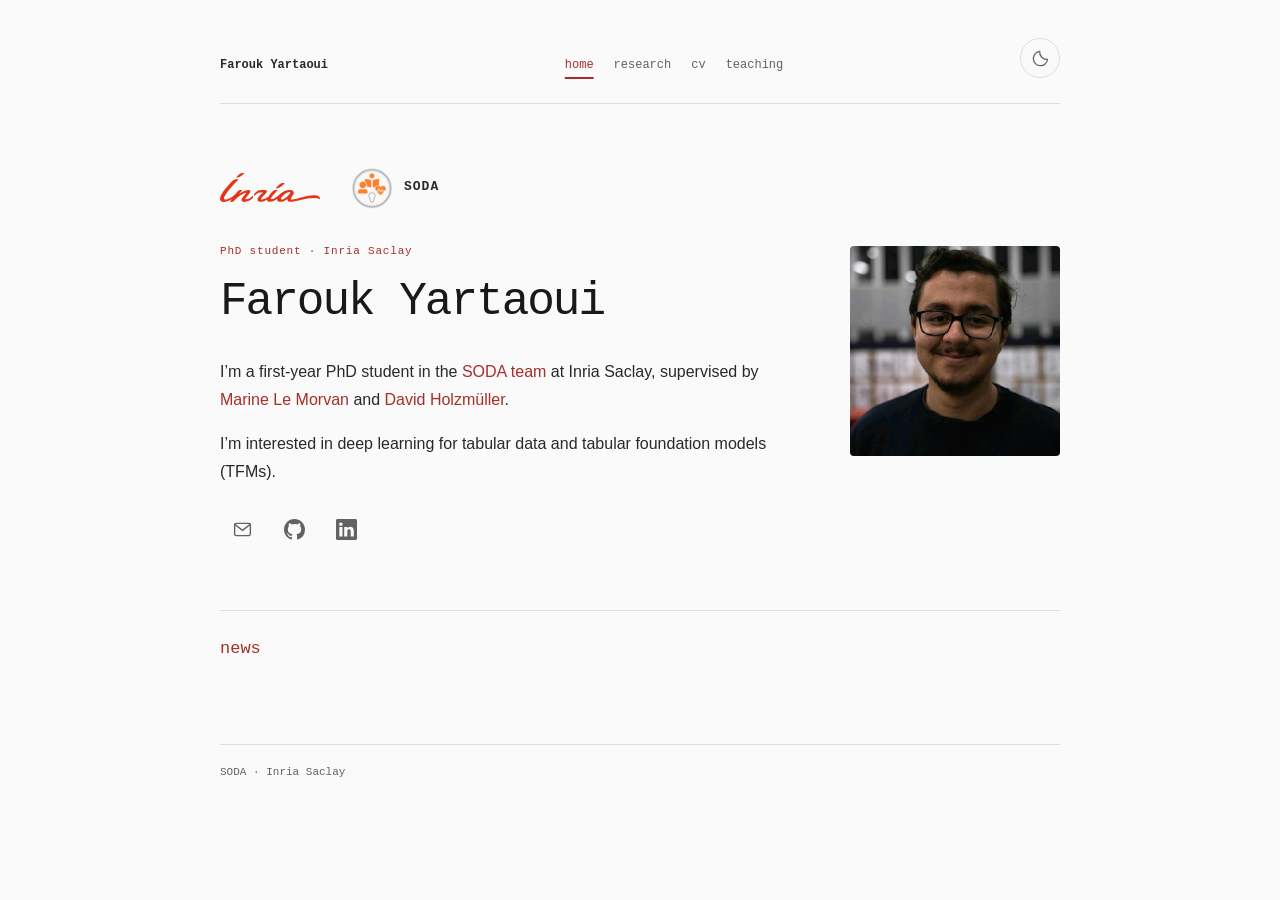
==== index.html @ b0360826 "Add personal academic website" ====
<!doctype html>
<html lang="en">
<head>
  <meta charset="utf-8">
  <meta name="viewport" content="width=device-width, initial-scale=1">
  <meta name="description" content="Farouk Yartaoui, first-year PhD student in the SODA team at Inria Saclay, interested in tabular foundation models.">
  <meta name="color-scheme" content="light dark">
  <title>Farouk Yartaoui — PhD student</title>
  <script src="./theme.js"></script>
  <link rel="stylesheet" href="./style.css">
</head>
<body class="home-page">
  <a class="skip-link" href="#main">Skip to content</a>
  <div class="page">
    <header>
      <a class="site-name" href="./index.html">Farouk Yartaoui</a>
      <nav aria-label="Main navigation"><a href="./index.html" aria-current="page">home</a> <a href="./research/index.html">research</a> <a href="./cv/index.html">cv</a> <a href="./teaching/index.html">teaching</a></nav>
      <button class="theme-toggle" type="button" aria-label="Switch color theme" hidden>
        <svg class="sun" viewBox="0 0 24 24" fill="none" stroke="currentColor" stroke-width="1.6" stroke-linecap="round" aria-hidden="true" focusable="false">
          <circle cx="12" cy="12" r="4"/>
          <path d="M12 2v2m0 16v2M2 12h2m16 0h2M5 5l1.5 1.5m11 11L19 19M5 19l1.5-1.5m11-11L19 5"/>
        </svg>
        <svg class="moon" viewBox="0 0 24 24" fill="none" stroke="currentColor" stroke-width="1.6" stroke-linecap="round" stroke-linejoin="round" aria-hidden="true" focusable="false">
          <path d="M20.9 13a9 9 0 0 1-9.9-9.9A9 9 0 1 0 20.9 13Z"/>
        </svg>
      </button>
    </header>
    <main id="main">
      <div class="affiliation-logos" aria-label="Research affiliations">
        <a href="https://www.inria.fr/" aria-label="Inria">
          <img class="inria-logo" src="assets/inria-logo.svg" alt="Inria" width="512" height="149">
        </a>
        <a href="https://team.inria.fr/soda/" class="soda-affiliation" aria-label="SODA team at Inria">
          <img class="soda-logo" src="assets/soda-logo.png" alt="" width="400" height="400">
          <span>SODA</span>
        </a>
      </div>
      <section class="intro" aria-label="About me">
        <div>
          <p class="eyebrow">PhD student · Inria Saclay</p>
          <h1>Farouk Yartaoui</h1>
          <p>I’m a first-year PhD student in the <a href="https://team.inria.fr/soda/">SODA team</a> at Inria Saclay, supervised by <a href="https://marinelm.github.io/">Marine Le Morvan</a> and <a href="https://dholzmueller.github.io/">David Holzmüller</a>.</p>
          <p>I’m interested in deep learning for tabular data and tabular foundation models (TFMs). </p>
          <div class="profile-links" aria-label="Contact and profiles">
            <a href="mailto:farouk.yartaoui@inria.fr" aria-label="Email Farouk Yartaoui" title="Email">
              <svg viewBox="0 0 24 24" aria-hidden="true" focusable="false" fill="none" stroke="currentColor" stroke-width="1.6" stroke-linecap="round" stroke-linejoin="round">
                <rect x="3" y="5" width="18" height="14" rx="2"/>
                <path d="m3 6 9 7 9-7"/>
              </svg>
            </a>
            <a href="https://github.com/Farouc" aria-label="GitHub" title="GitHub">
              <svg viewBox="0 0 16 16" aria-hidden="true" focusable="false" fill="currentColor">
                <path d="M8 0C3.58 0 0 3.58 0 8c0 3.54 2.29 6.53 5.47 7.59.4.07.55-.17.55-.38 0-.19-.01-.82-.01-1.49-2.01.37-2.53-.49-2.69-.94-.09-.23-.48-.94-.82-1.13-.28-.15-.68-.52-.01-.53.63-.01 1.08.58 1.23.82.72 1.21 1.87.87 2.33.66.07-.52.28-.87.51-1.07-1.78-.2-3.64-.89-3.64-3.95 0-.87.31-1.59.82-2.15-.08-.2-.36-1.02.08-2.12 0 0 .67-.21 2.2.82A7.65 7.65 0 0 1 8 3.86c.68 0 1.36.09 2 .27 1.53-1.04 2.2-.82 2.2-.82.44 1.1.16 1.92.08 2.12.51.56.82 1.27.82 2.15 0 3.07-1.87 3.75-3.65 3.95.29.25.54.73.54 1.48 0 1.07-.01 1.93-.01 2.2 0 .21.15.46.55.38A8.01 8.01 0 0 0 16 8c0-4.42-3.58-8-8-8"/>
              </svg>
            </a>
            <a href="https://linkedin.com/in/farouk-yartaoui" aria-label="LinkedIn" title="LinkedIn">
              <svg viewBox="0 0 16 16" aria-hidden="true" focusable="false" fill="currentColor">
                <path d="M0 1.146C0 .513.526 0 1.175 0h13.65C15.474 0 16 .513 16 1.146v13.708c0 .633-.526 1.146-1.175 1.146H1.175C.526 16 0 15.487 0 14.854zM4.943 13.394V6.169H2.542v7.225zM3.743 5.182c.837 0 1.358-.554 1.358-1.248-.015-.709-.521-1.248-1.342-1.248S2.4 3.226 2.4 3.934c0 .694.521 1.248 1.327 1.248zm4.908 8.212V9.359c0-.216.016-.432.08-.586.173-.431.568-.878 1.232-.878.869 0 1.216.662 1.216 1.633v3.866h2.401V9.25c0-2.22-1.184-3.252-2.764-3.252-1.274 0-1.845.7-2.165 1.193v-1.022H6.25c.03.678 0 7.225 0 7.225z"/>
              </svg>
            </a>
          </div>
        </div>
        <img class="portrait" src="photo.jpeg" alt="Farouk Yartaoui" width="800" height="800">
      </section>
      <section class="news" aria-labelledby="news-title">
        <h2 id="news-title">news</h2>
        <!-- Add news entries here when ready. -->
        <ul class="dated-list"></ul>
      </section>
    </main>
    <footer><a href="https://team.inria.fr/soda/">SODA · Inria Saclay</a></footer>
  </div>
</body>
</html>
---- style.css ----
:root {
  color-scheme: dark;
  --background: #191919;
  --ink: #e8e8e8;
  --muted: #adadad;
  --link: #ffa49c;
  --line: #383838;
  --surface: #232323;
  --link-hover: #ffd1cd;
  --accent-border: #505050;
  --heading: #fff;
  --selection: #65333c;
  --mono: "SFMono-Regular", Consolas, "Liberation Mono", monospace;
}
:root[data-theme="light"] {
  color-scheme: light;
  --background: #fafafa;
  --ink: #292929;
  --muted: #626262;
  --link: #a52f2a;
  --line: #dedede;
  --surface: #ededed;
  --link-hover: #78201c;
  --accent-border: #b8b8b8;
  --heading: #191919;
  --selection: #a52f2a;
}
* { box-sizing: border-box; }
body { margin: 0; background: var(--background); color: var(--ink); font: 16px/1.75 -apple-system, BlinkMacSystemFont, "Segoe UI", sans-serif; -webkit-font-smoothing: antialiased; }
::selection { background: var(--selection); color: #fff; }
.page { max-width: 920px; margin: 0 auto; padding: 38px 40px 24px; }
a { color: var(--link); text-decoration: none; text-underline-offset: 3px; }
a:hover { color: var(--link-hover); text-decoration: underline; }
a:focus-visible, button:focus-visible { outline: 2px solid var(--link); outline-offset: 4px; }
header { display: flex; flex-wrap: wrap; align-items: baseline; justify-content: space-between; gap: 12px 28px; padding-bottom: 22px; border-bottom: 1px solid var(--line); font-family: var(--mono); font-size: 12px; }
.site-name { color: var(--ink); font-weight: 600; }
nav { display: flex; flex-wrap: wrap; gap: 8px 20px; }
nav a { color: var(--muted); padding: 5px 0; }
nav a[aria-current="page"] { color: var(--link); text-decoration: underline; text-underline-offset: 9px; text-decoration-thickness: 2px; }
.theme-toggle { display: inline-flex; align-items: center; justify-content: center; flex-shrink: 0; width: 40px; height: 40px; padding: 0; border: 1px solid var(--line); border-radius: 50%; background: transparent; color: var(--muted); cursor: pointer; }
.theme-toggle[hidden] { display: none; }
.theme-toggle:hover { background: var(--surface); color: var(--ink); }
.theme-toggle svg { width: 19px; height: 19px; }
.theme-toggle .moon, :root[data-theme="light"] .theme-toggle .sun { display: none; }
:root[data-theme="light"] .theme-toggle .moon { display: block; }
main { padding: 48px 0 64px; min-height: 390px; }
h1 { margin: 0 0 30px; color: var(--heading); font: 500 32px/1.25 var(--mono); letter-spacing: -1.2px; }
h2 { margin: 34px 0 20px; color: var(--link); font: 500 17px/1.4 var(--mono); }
.home-page main { padding-top: 62px; }
.home-page h1 { margin-bottom: 26px; font-size: clamp(32px, 4.7vw, 46px); letter-spacing: -2px; }
.eyebrow { margin: 0 0 14px; color: var(--link); font: 11px/1.7 var(--mono); letter-spacing: .8px; }
main > section:first-of-type > h2:first-child { margin-top: 0; }
p { margin: 0 0 16px; }
strong { font-weight: 600; }
.intro { display: grid; grid-template-columns: minmax(0, 1fr) 210px; gap: 48px; align-items: start; }
.portrait { display: block; width: 100%; height: auto; margin-top: 4px; border-radius: 4px; }
.profile-links { display: flex; flex-wrap: wrap; gap: 8px; margin-top: 22px; }
.profile-links a { display: inline-flex; align-items: center; justify-content: center; width: 44px; height: 44px; color: var(--muted); border-radius: 5px; }
.profile-links a:hover { color: var(--link); background: var(--surface); text-decoration: none; }
.profile-links svg { display: block; width: 21px; height: 21px; }
.affiliation-logos { display: flex; flex-wrap: wrap; align-items: center; gap: 30px; margin: 0 0 32px; }
.affiliation-logos a { display: inline-flex; align-items: center; }
.affiliation-logos img { display: block; height: auto; }
.inria-logo { width: 100px; }
.soda-logo { width: 44px; }
.soda-affiliation { gap: 10px; color: var(--ink); font: 600 13px/1.4 var(--mono); letter-spacing: 1px; }
.news { margin-top: 58px; padding-top: 26px; border-top: 1px solid var(--line); }
.news h2 { margin-top: 0; }
.dated-list { list-style: none; margin: 0; padding: 0; }
.dated-list li { display: grid; grid-template-columns: 155px minmax(0, 1fr); gap: 20px; margin-bottom: 16px; }
.date, time { color: var(--muted); font: 12px/1.8 var(--mono); padding-top: 3px; }
.cv-list li { margin-bottom: 15px; }
.cv-page h1 { color: var(--heading); }
.cv-page h2 { border-bottom: 1px solid var(--accent-border); padding-bottom: 8px; }
.cv-page .date { color: var(--muted); }
.cv-page .cv-list li { border-left: 2px solid var(--accent-border); padding-left: 14px; }
.cv-page .cv-list a { text-decoration: underline; text-decoration-color: var(--accent-border); }
.cv-page .cv-list a:hover { color: var(--link-hover); text-decoration-color: currentColor; }
.cv-detail { color: var(--muted); font-size: 14px; }
.muted { color: var(--muted); }
footer { border-top: 1px solid var(--line); padding-top: 18px; font: 11px/1.7 var(--mono); }
footer a { color: var(--muted); }
.skip-link { position: absolute; top: -100px; left: 16px; padding: 8px 16px; background: var(--background); }
.skip-link:focus { top: 8px; }
@media (max-width: 760px) {
  .intro { grid-template-columns: minmax(0, 1fr) 160px; gap: 32px; }
}
@media (max-width: 600px) {
  .page { padding: 24px 22px; }
  header { position: relative; flex-direction: column; gap: 12px; }
  .site-name { padding-right: 48px; }
  .theme-toggle { position: absolute; top: -8px; right: 0; }
  nav { gap: 8px 18px; }
  main, .home-page main { padding-top: 36px; }
  .intro { grid-template-columns: 1fr; gap: 28px; }
  .portrait { width: 160px; }
  .dated-list li { grid-template-columns: 1fr; gap: 3px; margin-bottom: 20px; }
}
@media (max-width: 400px) {
  h1 { font-size: 28px; }
  .home-page h1 { font-size: 32px; letter-spacing: -1.5px; }
}
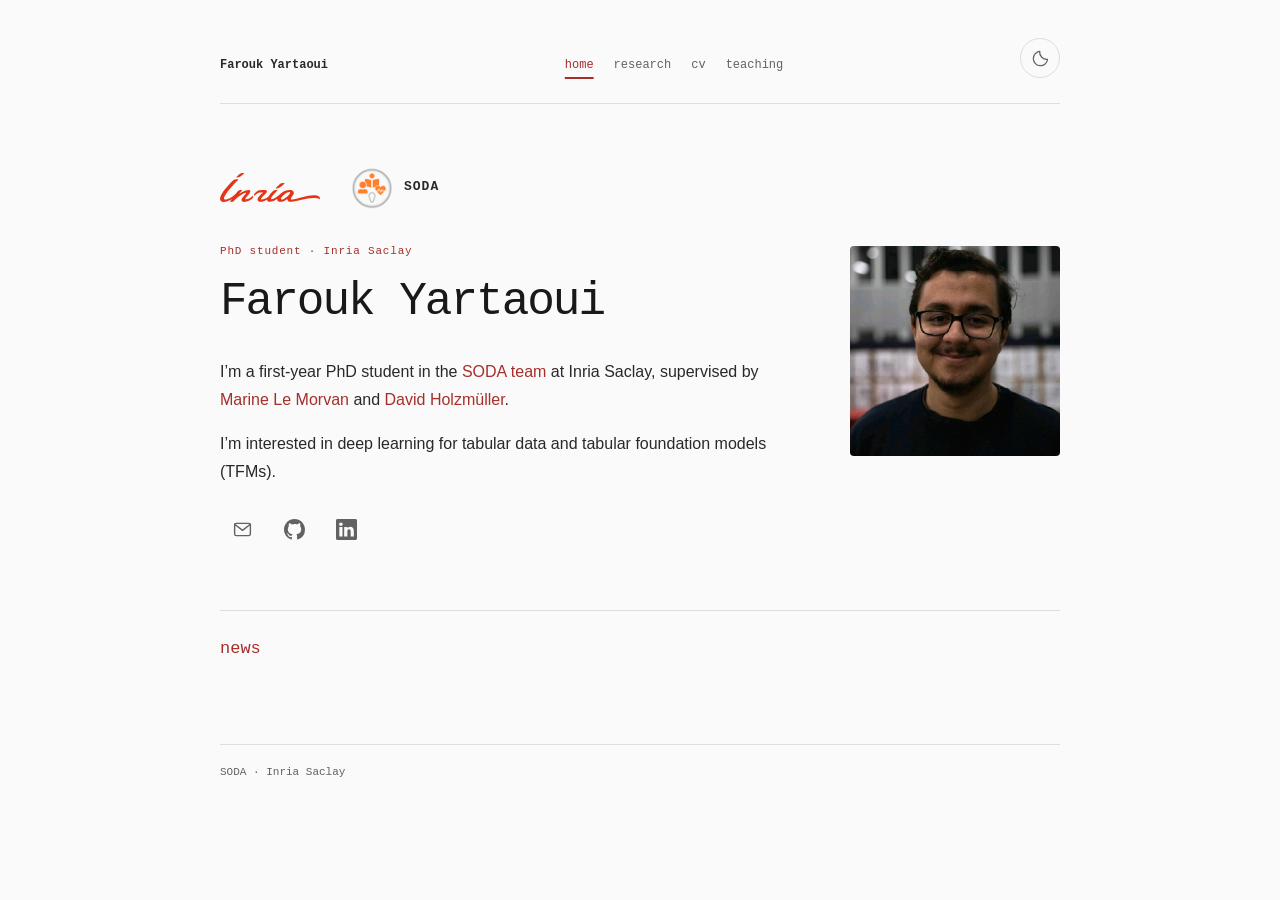
==== commit 15603e04: "Add sitemap and canonical URLs for search discovery" ====
--- a/index.html
+++ b/index.html
@@ -6,6 +6,7 @@
   <meta name="description" content="Farouk Yartaoui, first-year PhD student in the SODA team at Inria Saclay, interested in tabular foundation models.">
   <meta name="color-scheme" content="light dark">
   <title>Farouk Yartaoui — PhD student</title>
+  <link rel="canonical" href="https://farouc.github.io/">
   <script src="./theme.js"></script>
   <link rel="stylesheet" href="./style.css">
 </head>
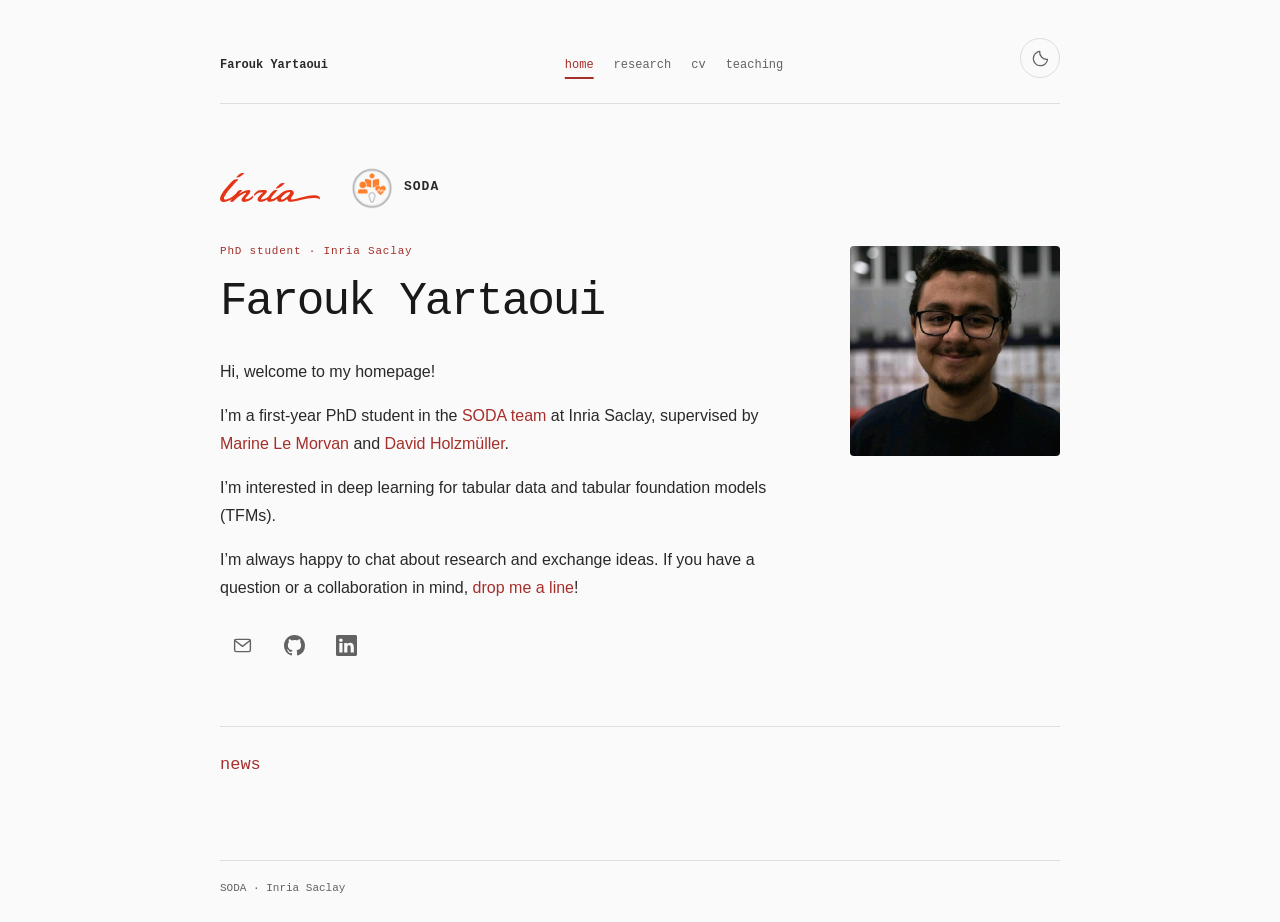
==== commit c1bcb81a: "Add a welcome and invitation to get in touch" ====
--- a/index.html
+++ b/index.html
@@ -40,8 +40,10 @@
         <div>
           <p class="eyebrow">PhD student · Inria Saclay</p>
           <h1>Farouk Yartaoui</h1>
+          <p>Hi, welcome to my homepage!</p>
           <p>I’m a first-year PhD student in the <a href="https://team.inria.fr/soda/">SODA team</a> at Inria Saclay, supervised by <a href="https://marinelm.github.io/">Marine Le Morvan</a> and <a href="https://dholzmueller.github.io/">David Holzmüller</a>.</p>
-          <p>I’m interested in deep learning for tabular data and tabular foundation models (TFMs). </p>
+          <p>I’m interested in deep learning for tabular data and tabular foundation models (TFMs).</p>
+          <p>I’m always happy to chat about research and exchange ideas. If you have a question or a collaboration in mind, <a href="mailto:farouk.yartaoui@inria.fr">drop me a line</a>!</p>
           <div class="profile-links" aria-label="Contact and profiles">
             <a href="mailto:farouk.yartaoui@inria.fr" aria-label="Email Farouk Yartaoui" title="Email">
               <svg viewBox="0 0 24 24" aria-hidden="true" focusable="false" fill="none" stroke="currentColor" stroke-width="1.6" stroke-linecap="round" stroke-linejoin="round">
--- a/style.css
+++ b/style.css
@@ -93,7 +93,7 @@
   nav { gap: 8px 18px; }
   main, .home-page main { padding-top: 36px; }
   .intro { grid-template-columns: 1fr; gap: 28px; }
-  .portrait { width: 160px; }
+  .portrait { width: 160px; grid-row: 1; margin-top: 0; }
   .dated-list li { grid-template-columns: 1fr; gap: 3px; margin-bottom: 20px; }
 }
 @media (max-width: 400px) {
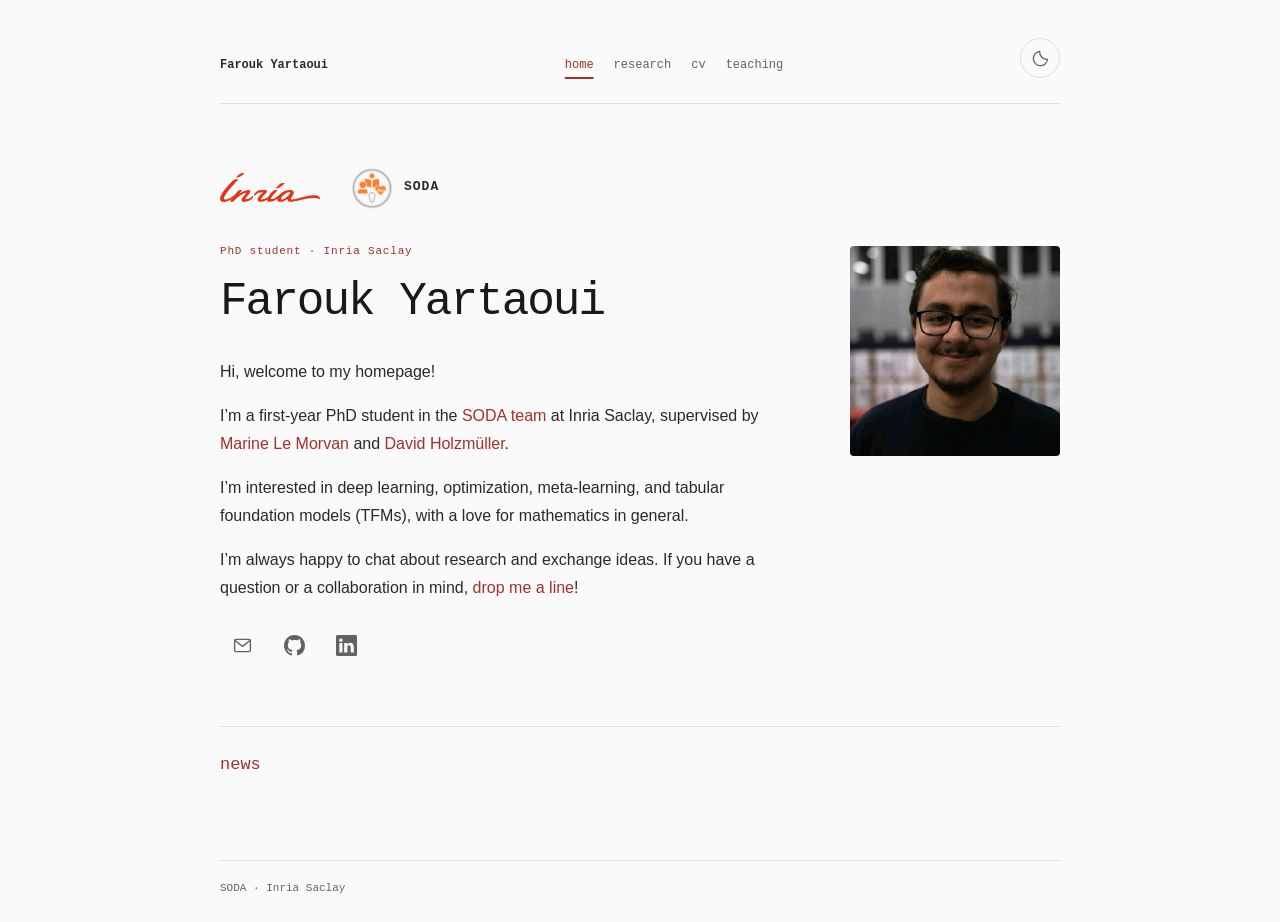
==== commit cc36c70b: "Update research interests" ====
--- a/index.html
+++ b/index.html
@@ -42,7 +42,7 @@
           <h1>Farouk Yartaoui</h1>
           <p>Hi, welcome to my homepage!</p>
           <p>I’m a first-year PhD student in the <a href="https://team.inria.fr/soda/">SODA team</a> at Inria Saclay, supervised by <a href="https://marinelm.github.io/">Marine Le Morvan</a> and <a href="https://dholzmueller.github.io/">David Holzmüller</a>.</p>
-          <p>I’m interested in deep learning for tabular data and tabular foundation models (TFMs).</p>
+          <p>I’m interested in deep learning, optimization, meta-learning, and tabular foundation models (TFMs), with a love for mathematics in general.</p>
           <p>I’m always happy to chat about research and exchange ideas. If you have a question or a collaboration in mind, <a href="mailto:farouk.yartaoui@inria.fr">drop me a line</a>!</p>
           <div class="profile-links" aria-label="Contact and profiles">
             <a href="mailto:farouk.yartaoui@inria.fr" aria-label="Email Farouk Yartaoui" title="Email">
